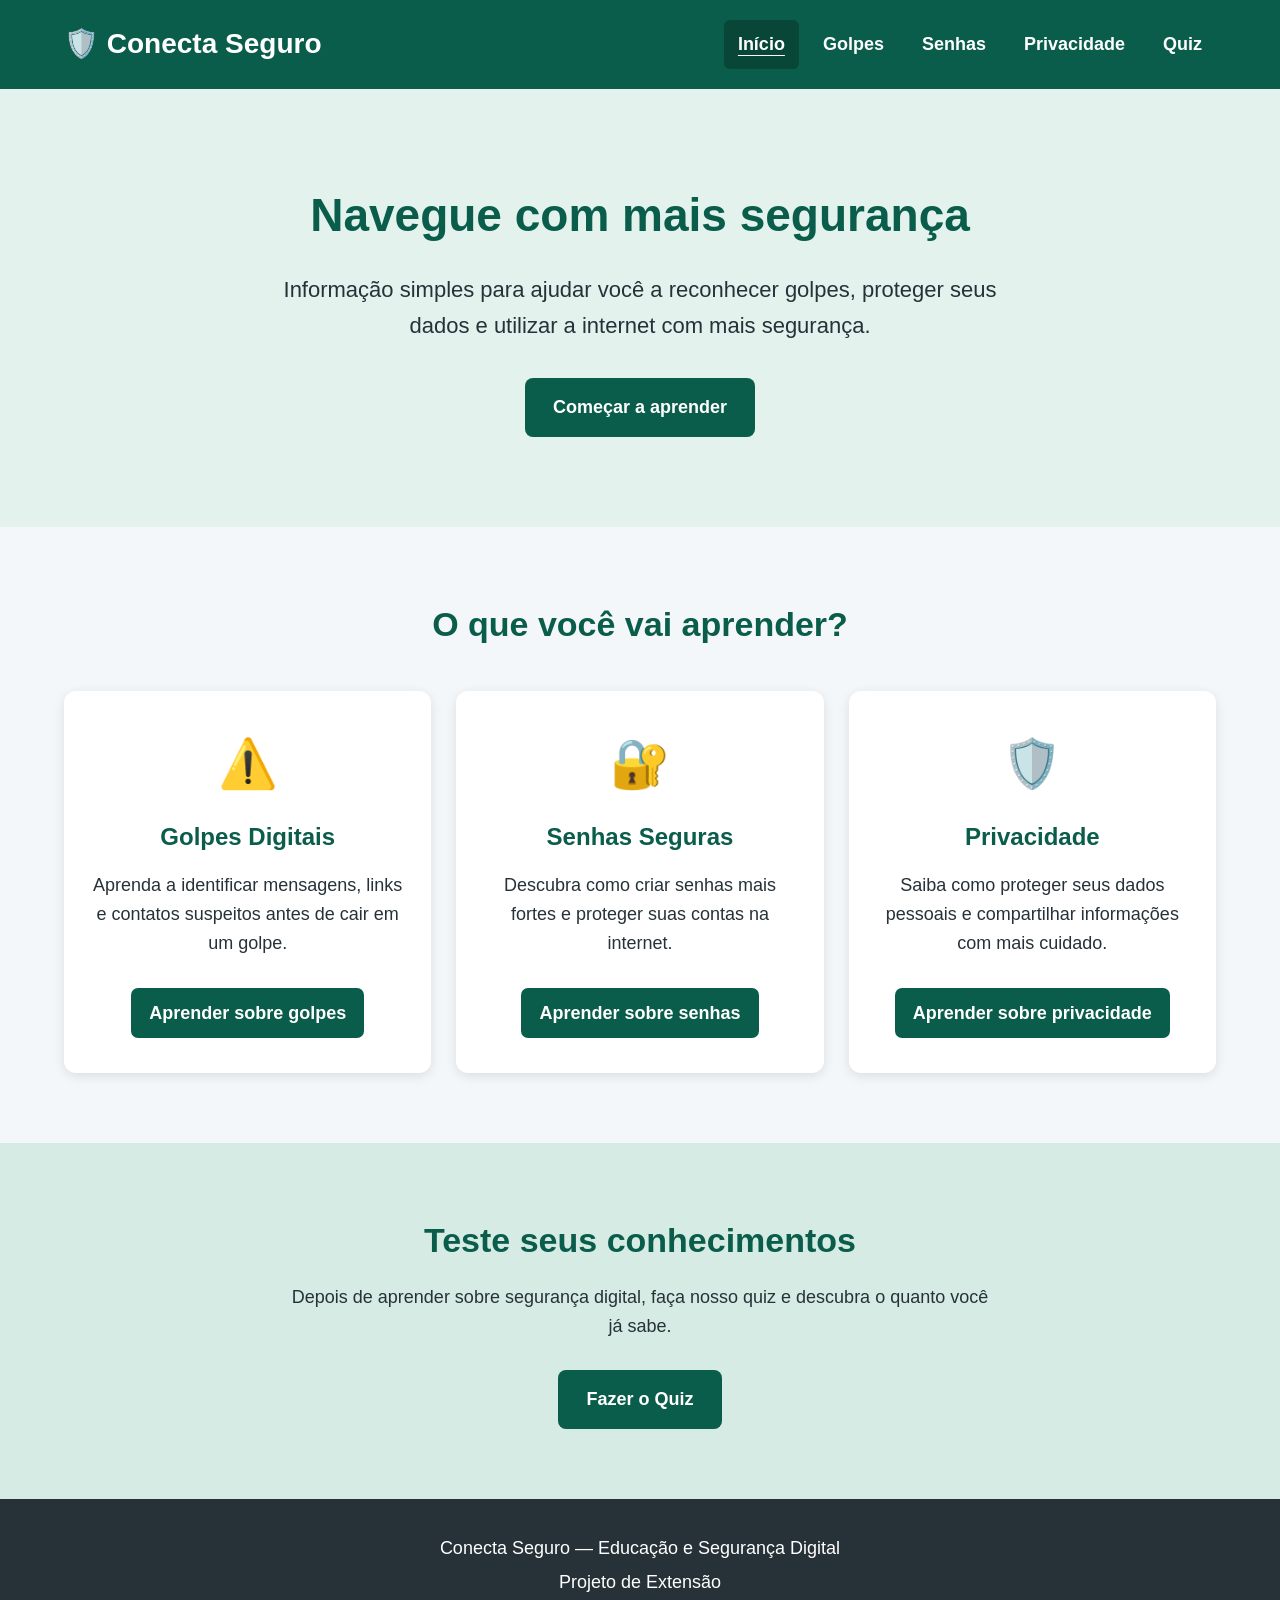
==== index.html @ 2a3c5eb3 "Versao inicial do Conecta Seguro" ====
<!DOCTYPE html>
<html lang="pt-BR">

<head>
    <meta charset="UTF-8">
    <meta name="viewport" content="width=device-width, initial-scale=1.0">

    <title>Conecta Seguro</title>

    <meta name="description"
          content="Conecta Seguro - Informação simples e acessível para uma navegação mais segura na internet.">

    <link rel="stylesheet" href="css/style.css">
</head>

<body>

<header>
    <div class="container">
        <h1>🛡️ Conecta Seguro</h1>

        <nav>
            <a href="index.html" class="ativo" aria-current="page">Início</a>
            <a href="pages/golpes.html">Golpes</a>
            <a href="pages/senhas.html">Senhas</a>
            <a href="pages/privacidade.html">Privacidade</a>
            <a href="pages/quiz.html">Quiz</a>
        </nav>
    </div>
</header>


<main>

    <!-- Apresentação -->
    <section class="hero">

        <div class="container">

            <h2>Navegue com mais segurança</h2>

            <p>
                Informação simples para ajudar você a reconhecer golpes,
                proteger seus dados e utilizar a internet com mais segurança.
            </p>

            <a class="botao" href="#aprender">
                Começar a aprender
            </a>

        </div>

    </section>


    <!-- Conteúdos -->
    <section id="aprender" class="conteudos">

        <div class="container">

            <h2>O que você vai aprender?</h2>

            <div class="cards">

                <article class="card">
                    <span class="icone">⚠️</span>

                    <h3>Golpes Digitais</h3>

                    <p>
                        Aprenda a identificar mensagens, links e contatos
                        suspeitos antes de cair em um golpe.
                    </p>

                    <a href="pages/golpes.html">
                        Aprender sobre golpes
                    </a>
                </article>


                <article class="card">
                    <span class="icone">🔐</span>

                    <h3>Senhas Seguras</h3>

                    <p>
                        Descubra como criar senhas mais fortes e proteger
                        suas contas na internet.
                    </p>

                    <a href="pages/senhas.html">
                        Aprender sobre senhas
                    </a>
                </article>


                <article class="card">
                    <span class="icone">🛡️</span>

                    <h3>Privacidade</h3>

                    <p>
                        Saiba como proteger seus dados pessoais e compartilhar
                        informações com mais cuidado.
                    </p>

                    <a href="pages/privacidade.html">
                        Aprender sobre privacidade
                    </a>
                </article>

            </div>

        </div>

    </section>


    <!-- Quiz -->
    <section class="quiz">

        <div class="container">

            <h2>Teste seus conhecimentos</h2>

            <p>
                Depois de aprender sobre segurança digital,
                faça nosso quiz e descubra o quanto você já sabe.
            </p>

            <a class="botao" href="pages/quiz.html">
                Fazer o Quiz
            </a>

        </div>

    </section>

</main>


<footer>

    <div class="container">

        <p>
            Conecta Seguro — Educação e Segurança Digital
        </p>

        <p>
            Projeto de Extensão
        </p>

    </div>

</footer>

<script src="js/script.js"></script>

</body>

</html>
---- css/style.css ----
/* ========================================
   CONECTA SEGURO
   Estilos principais
======================================== */

/* Configurações gerais */
* {
    margin: 0;
    padding: 0;
    box-sizing: border-box;
}

html {
    scroll-behavior: smooth;
}

body {
    font-family: Arial, Helvetica, sans-serif;
    background-color: #f4f7f9;
    color: #263238;
    line-height: 1.6;
    font-size: 18px;
}

.container {
    width: 90%;
    max-width: 1200px;
    margin: 0 auto;
}


/* ========================================
   CABEÇALHO
======================================== */

header {
    background-color: #0b5d4b;
    color: white;
    padding: 20px 0;
}

header .container {
    display: flex;
    align-items: center;
    justify-content: space-between;
    gap: 30px;
}

header h1 {
    font-size: 28px;
}

nav {
    display: flex;
    gap: 10px;
    flex-wrap: wrap;
}

nav a {
    color: white;
    text-decoration: none;
    font-weight: bold;
    padding: 10px 14px;
    border-radius: 6px;
}

nav a:hover,
nav a:focus {
    background-color: #084638;
}


/* ========================================
   APRESENTAÇÃO
======================================== */

.hero {
    background-color: #e3f2ed;
    padding: 90px 20px;
    text-align: center;
}

.hero h2 {
    color: #0b5d4b;
    font-size: 46px;
    margin-bottom: 20px;
}

.hero p {
    max-width: 750px;
    margin: 0 auto 35px;
    font-size: 22px;
}


/* ========================================
   BOTÕES
======================================== */

.botao {
    display: inline-block;
    background-color: #0b5d4b;
    color: white;
    text-decoration: none;
    font-weight: bold;
    font-size: 18px;

    padding: 15px 28px;
    border-radius: 8px;

    transition: 0.2s;
}

.botao:hover,
.botao:focus {
    background-color: #084638;
    transform: translateY(-2px);
}


/* ========================================
   CONTEÚDOS
======================================== */

.conteudos {
    padding: 70px 0;
}

.conteudos h2 {
    text-align: center;
    color: #0b5d4b;
    font-size: 34px;
    margin-bottom: 40px;
}

.cards {
    display: grid;
    grid-template-columns: repeat(3, 1fr);
    gap: 25px;
}

.card {
    background-color: white;
    padding: 35px 25px;
    border-radius: 12px;

    text-align: center;

    box-shadow: 0 3px 12px rgba(0, 0, 0, 0.10);
}

.card:hover {
    transform: translateY(-4px);
}

.icone {
    display: block;
    font-size: 48px;
    margin-bottom: 15px;
}

.card h3 {
    color: #0b5d4b;
    font-size: 24px;
    margin-bottom: 15px;
}

.card p {
    margin-bottom: 25px;
}

.card a {
    display: inline-block;

    background-color: #0b5d4b;
    color: white;

    font-weight: bold;
    text-decoration: none;

    padding: 11px 18px;
    border-radius: 7px;

    margin-top: 5px;
}

.card a:hover,
.card a:focus {
    background-color: #084638;
    text-decoration: none;
}


/* ========================================
   QUIZ
======================================== */

.quiz {
    background-color: #d7ebe5;
    padding: 70px 20px;
    text-align: center;
}

.quiz h2 {
    color: #0b5d4b;
    font-size: 34px;
    margin-bottom: 15px;
}

.quiz p {
    max-width: 700px;
    margin: 0 auto 30px;
}


/* ========================================
   RODAPÉ
======================================== */

footer {
    background-color: #263238;
    color: white;
    text-align: center;
    padding: 30px 20px;
}

footer p {
    margin: 5px 0;
}


/* ========================================
   ACESSIBILIDADE
======================================== */

a:focus {
    outline: 3px solid #ffbf47;
    outline-offset: 3px;
}


/* ========================================
   CELULARES E TABLETS
======================================== */

@media (max-width: 800px) {

    header .container {
        flex-direction: column;
        text-align: center;
    }

    nav {
        justify-content: center;
    }

    .hero {
        padding: 60px 20px;
    }

    .hero h2 {
        font-size: 36px;
    }

    .hero p {
        font-size: 20px;
    }

    .cards {
        grid-template-columns: 1fr;
    }

}

/* ========================================
   PÁGINAS DE CONTEÚDO
======================================== */

.pagina-topo {
    background-color: #e3f2ed;
    text-align: center;
    padding: 60px 20px;
}

.pagina-icone {
    display: block;
    font-size: 60px;
    margin-bottom: 10px;
}

.pagina-topo h2 {
    color: #0b5d4b;
    font-size: 42px;
    margin-bottom: 15px;
}

.pagina-topo p {
    max-width: 750px;
    margin: auto;
    font-size: 21px;
}


/* Seções */

.secao {
    padding: 60px 0;
}

.fundo-claro {
    background-color: #eef3f5;
}

.titulo-secao {
    text-align: center;
    color: #0b5d4b;
    font-size: 32px;
    margin-bottom: 40px;
}


/* Alerta principal */

.alerta-importante {
    max-width: 900px;
    margin: auto;

    display: flex;
    align-items: center;
    gap: 25px;

    background-color: #fff4e5;
    border-left: 7px solid #e67e22;

    padding: 25px;
    border-radius: 8px;
}

.alerta-importante > span {
    font-size: 55px;
}

.alerta-importante h2 {
    color: #8a4500;
    margin-bottom: 5px;
}


/* Cards da página de golpes */

.golpes-cards {
    grid-template-columns: repeat(3, 1fr);
}

.dica {
    background-color: #e3f2ed;
    padding: 15px;
    border-radius: 8px;
    text-align: left;
}


/* Lista de sinais */

.lista-seguranca {
    max-width: 850px;
    margin: auto;

    display: grid;
    gap: 15px;
}

.lista-seguranca div {
    background-color: white;

    padding: 18px 22px;

    border-left: 5px solid #0b5d4b;
    border-radius: 6px;

    box-shadow: 0 2px 8px rgba(0, 0, 0, 0.08);

    font-weight: bold;
}


/* Passos */

.passos-seguranca {
    background-color: #e3f2ed;
}

.passos {
    display: grid;
    grid-template-columns: repeat(4, 1fr);
    gap: 20px;
}

.passo {
    text-align: center;
    background-color: white;

    padding: 30px 20px;
    border-radius: 10px;
}

.passo > span {
    display: flex;
    align-items: center;
    justify-content: center;

    width: 50px;
    height: 50px;

    margin: 0 auto 15px;

    border-radius: 50%;

    background-color: #0b5d4b;
    color: white;

    font-size: 24px;
    font-weight: bold;
}

.passo h3 {
    color: #0b5d4b;
    margin-bottom: 10px;
}


/* Próxima aula */

.proxima-aula {
    text-align: center;
    padding: 55px 20px;
}

.proxima-aula p {
    margin-bottom: 20px;
    font-size: 20px;
}


/* Responsividade das páginas */

@media (max-width: 900px) {

    .golpes-cards {
        grid-template-columns: 1fr 1fr;
    }

    .passos {
        grid-template-columns: 1fr 1fr;
    }

}


@media (max-width: 600px) {

    .pagina-topo h2 {
        font-size: 34px;
    }

    .golpes-cards {
        grid-template-columns: 1fr;
    }

    .passos {
        grid-template-columns: 1fr;
    }

    .alerta-importante {
        flex-direction: column;
        text-align: center;
    }

}
/* ========================================
   ATIVIDADE INTERATIVA
======================================== */

.atividade {
    background-color: #f4f7f9;
}

.atividade-introducao {
    text-align: center;
    margin-top: -20px;
    margin-bottom: 30px;
    font-size: 20px;
}

.situacao {
    max-width: 800px;
    margin: auto;

    background-color: white;

    padding: 35px;
    border-radius: 12px;

    box-shadow: 0 3px 15px rgba(0, 0, 0, 0.10);
}

.mensagem-simulada {
    max-width: 600px;

    background-color: #e3f2ed;

    padding: 20px;
    margin: 0 auto 30px;

    border-radius: 5px 18px 18px 18px;

    font-size: 19px;
}

.remetente {
    color: #0b5d4b;
    font-weight: bold;
    margin-bottom: 10px;
}

.situacao > h3 {
    text-align: center;
    margin-bottom: 20px;
    font-size: 23px;
}

.opcoes {
    display: flex;
    justify-content: center;
    gap: 20px;
}

.opcao {
    border: none;
    border-radius: 8px;

    padding: 16px 25px;

    font-size: 18px;
    font-weight: bold;

    cursor: pointer;

    transition: 0.2s;
}

.opcao:hover {
    transform: translateY(-2px);
}

.opcao:focus {
    outline: 3px solid #ffbf47;
    outline-offset: 3px;
}

.perigo {
    background-color: #c0392b;
    color: white;
}

.perigo:hover {
    background-color: #962d22;
}

.segura {
    background-color: #0b5d4b;
    color: white;
}

.segura:hover {
    background-color: #084638;
}


/* Resultado */

.resultado {
    display: none;

    margin-top: 30px;
    padding: 20px;

    border-radius: 8px;
}

.resultado h3 {
    margin-bottom: 8px;
}

.resultado p {
    margin-top: 8px;
}

.resultado-correto {
    display: block;

    background-color: #e4f5e9;
    border-left: 6px solid #27823b;
}

.resultado-correto h3 {
    color: #176528;
}

.resultado-errado {
    display: block;

    background-color: #fff0ed;
    border-left: 6px solid #c0392b;
}

.resultado-errado h3 {
    color: #9c2e23;
}


/* Celular */

@media (max-width: 600px) {

    .situacao {
        padding: 25px 18px;
    }

    .opcoes {
        flex-direction: column;
    }

    .opcao {
        width: 100%;
    }

}

/* ========================================
   PÁGINA SENHAS
======================================== */

.alerta-verde {
    background-color: #e3f2ed;
    border-left-color: #0b5d4b;
}

.alerta-verde h2 {
    color: #0b5d4b;
}


/* Comparação */

.comparacao-senhas {
    max-width: 850px;
    margin: auto;

    display: grid;
    grid-template-columns: 1fr 1fr;
    gap: 25px;
}

.senha-exemplo {
    display: flex;
    gap: 20px;

    padding: 25px;
    border-radius: 10px;
}

.senha-exemplo > span {
    font-size: 35px;
}

.senha-ruim {
    background-color: #fff0ed;
    border-left: 6px solid #c0392b;
}

.senha-boa {
    background-color: #e4f5e9;
    border-left: 6px solid #27823b;
}

.senha-demo {
    font-family: monospace;
    font-size: 20px;
    font-weight: bold;

    margin: 10px 0;
}

.aviso-exemplo {
    max-width: 850px;
    margin: 25px auto 0;

    text-align: center;
    font-weight: bold;
}


/* Verificação em duas etapas */

.bloco-2fa {
    max-width: 850px;
    margin: auto;

    display: flex;
    align-items: center;
    gap: 30px;

    background-color: white;

    padding: 35px;
    border-radius: 12px;

    box-shadow: 0 3px 12px rgba(0, 0, 0, 0.08);
}

.bloco-2fa h2 {
    color: #0b5d4b;
    margin-bottom: 10px;
}

.bloco-2fa p {
    margin-top: 10px;
}


/* Testador */

.teste-senha {
    background-color: #f4f7f9;
}

.testador-senha {
    max-width: 700px;
    margin: auto;

    background-color: white;

    padding: 35px;
    border-radius: 12px;

    box-shadow: 0 3px 15px rgba(0, 0, 0, 0.10);
}

.testador-senha label {
    display: block;

    font-weight: bold;
    margin-bottom: 10px;
}

.campo-senha {
    display: flex;
    gap: 10px;
}

.campo-senha input {
    flex: 1;

    padding: 15px;

    border: 2px solid #b8c4c8;
    border-radius: 7px;

    font-size: 18px;
}

.campo-senha input:focus {
    outline: 3px solid #ffbf47;
    border-color: #0b5d4b;
}

.campo-senha button {
    border: none;

    background-color: #263238;
    color: white;

    padding: 12px 18px;

    border-radius: 7px;

    font-size: 16px;
    font-weight: bold;

    cursor: pointer;
}


/* Barra de força */

.barra-forca {
    width: 100%;
    height: 12px;

    margin-top: 20px;

    background-color: #dfe5e7;
    border-radius: 10px;

    overflow: hidden;
}

#nivelSenha {
    width: 0;
    height: 100%;

    transition: width 0.3s;
}

.forca-fraca {
    width: 33% !important;
    background-color: #c0392b;
}

.forca-media {
    width: 66% !important;
    background-color: #d68910;
}

.forca-forte {
    width: 100% !important;
    background-color: #27823b;
}

.texto-forca {
    margin: 10px 0 20px;
    font-weight: bold;
}


/* Critérios */

.criterios {
    display: grid;
    gap: 7px;

    margin: 20px 0;
}

.criterio-ok {
    color: #176528;
    font-weight: bold;
}

.criterio-falta {
    color: #555;
}


/* Privacidade */

.privacidade-teste {
    background-color: #e3f2ed;

    padding: 15px;

    border-radius: 7px;

    margin-top: 25px;
}

.resumo-seguranca {
    background-color: #e3f2ed;
}


/* Responsividade */

@media (max-width: 700px) {

    .comparacao-senhas {
        grid-template-columns: 1fr;
    }

    .bloco-2fa {
        flex-direction: column;
        text-align: center;
    }

    .campo-senha {
        flex-direction: column;
    }

}

/* ========================================
   PÁGINA PRIVACIDADE
======================================== */

.bloco-privacidade {
    max-width: 850px;
    margin: auto;

    display: flex;
    align-items: center;
    gap: 35px;

    background-color: white;

    padding: 35px;
    border-radius: 12px;

    box-shadow: 0 3px 12px rgba(0, 0, 0, 0.08);
}

.privacidade-ilustracao {
    font-size: 45px;
    text-align: center;
    min-width: 180px;
}

.bloco-privacidade h3 {
    color: #0b5d4b;
    font-size: 24px;
    margin-bottom: 10px;
}

.bloco-privacidade p {
    margin-top: 10px;
}


/* Publicação simulada */

.post-simulado {
    max-width: 600px;

    margin: 0 auto 30px;

    padding: 22px;

    background-color: #f4f7f9;

    border: 1px solid #d7dfe2;
    border-radius: 10px;
}

.post-usuario {
    display: flex;
    align-items: center;

    gap: 12px;
    margin-bottom: 18px;
}

.post-usuario > span {
    font-size: 35px;
}

.post-usuario strong,
.post-usuario small {
    display: block;
}

.post-usuario small {
    color: #657276;
}

.post-simulado > p {
    font-size: 19px;
}


/* Celular */

@media (max-width: 700px) {

    .bloco-privacidade {
        flex-direction: column;
        text-align: center;
    }

    .privacidade-ilustracao {
        min-width: auto;
    }

}

/* ========================================
   QUIZ
======================================== */

.quiz-pagina {
    min-height: 600px;
}

.quiz-box {
    max-width: 800px;
    margin: auto;

    background-color: white;

    padding: 40px;

    border-radius: 14px;

    box-shadow: 0 3px 15px rgba(0, 0, 0, 0.10);
}

.quiz-inicio {
    text-align: center;
}

.quiz-inicio h2 {
    color: #0b5d4b;
    margin-bottom: 15px;
}

.quiz-inicio p {
    margin: 10px auto;
    max-width: 600px;
}

.quiz-inicio .botao {
    margin-top: 25px;
}

.quiz-icone {
    display: block;

    font-size: 60px;

    margin-bottom: 15px;
}


/* Esconder elementos */

.quiz-escondido {
    display: none;
}


/* Botão */

.botao-sem-borda {
    border: none;
    cursor: pointer;
}


/* Progresso */

.quiz-progresso {
    display: flex;

    justify-content: space-between;

    font-weight: bold;

    margin-bottom: 10px;
}

.barra-quiz {
    width: 100%;
    height: 10px;

    background-color: #dfe5e7;

    border-radius: 10px;

    overflow: hidden;

    margin-bottom: 30px;
}

#progressoQuiz {
    height: 100%;
    width: 10%;

    background-color: #0b5d4b;

    transition: width 0.3s;
}


/* Categoria */

.categoria-quiz {
    display: inline-block;

    background-color: #e3f2ed;
    color: #0b5d4b;

    padding: 6px 12px;

    border-radius: 20px;

    font-size: 15px;
    font-weight: bold;

    margin-bottom: 15px;
}


/* Pergunta */

#textoPergunta {
    font-size: 25px;

    margin-bottom: 25px;

    line-height: 1.4;
}


/* Alternativas */

.alternativas-quiz {
    display: grid;

    gap: 12px;
}

.alternativa-quiz {
    width: 100%;

    text-align: left;

    padding: 17px 20px;

    background-color: white;

    border: 2px solid #cbd5d8;

    border-radius: 8px;

    font-size: 17px;

    cursor: pointer;

    transition: 0.2s;
}

.alternativa-quiz:hover:not(:disabled) {
    border-color: #0b5d4b;
    background-color: #f1f8f5;
}

.alternativa-quiz:focus {
    outline: 3px solid #ffbf47;
    outline-offset: 2px;
}

.alternativa-quiz:disabled {
    cursor: default;
}

.alternativa-correta {
    background-color: #e4f5e9;
    border-color: #27823b;
}

.alternativa-errada {
    background-color: #fff0ed;
    border-color: #c0392b;
}


/* Feedback */

.feedback-quiz {
    display: none;

    margin-top: 25px;

    padding: 18px;

    border-radius: 8px;
}

.feedback-correto {
    display: block;

    background-color: #e4f5e9;

    border-left: 6px solid #27823b;
}

.feedback-errado {
    display: block;

    background-color: #fff0ed;

    border-left: 6px solid #c0392b;
}

.feedback-quiz h3 {
    margin-bottom: 6px;
}

.botao-proxima {
    margin-top: 25px;
}


/* Resultado */

#quizResultado {
    text-align: center;
}

#quizResultado h2 {
    color: #0b5d4b;
}

.nota-quiz {
    margin: 25px 0 10px;
}

.nota-quiz span {
    font-size: 70px;

    font-weight: bold;

    color: #0b5d4b;
}

.nota-quiz small {
    font-size: 30px;

    color: #657276;
}

#tituloResultado {
    font-size: 26px;

    margin: 10px 0;
}

#mensagemResultado {
    max-width: 600px;

    margin: auto;
}


/* Recomendações */

.recomendacao-quiz {
    max-width: 600px;

    margin: 25px auto;

    padding: 20px;

    background-color: #e3f2ed;

    border-radius: 8px;

    text-align: left;
}

.recomendacao-quiz a {
    color: #0b5d4b;

    font-weight: bold;
}


/* Botões finais */

.acoes-resultado {
    display: flex;

    justify-content: center;

    gap: 15px;

    margin-top: 30px;
}

.botao-secundario {
    background-color: #455a64;
}

.botao-secundario:hover {
    background-color: #34444b;
}


/* Celular */

@media (max-width: 600px) {

    .quiz-box {
        padding: 25px 18px;
    }

    .quiz-progresso {
        flex-direction: column;
        gap: 5px;
    }

    #textoPergunta {
        font-size: 22px;
    }

    .acoes-resultado {
        flex-direction: column;
    }

}

/* Página atual no menu */

nav a.ativo {
    background-color: #084638;
    text-decoration: underline;
    text-underline-offset: 5px;
}

/* ========================================
   AJUSTES PARA CELULAR
======================================== */

@media (max-width: 600px) {

    header .container {
        padding-top: 15px;
        padding-bottom: 15px;
    }

    header h1 {
        font-size: 25px;
        text-align: center;
        margin-bottom: 12px;
    }

    nav {
        display: flex;
        justify-content: center;
        flex-wrap: wrap;
        gap: 6px 8px;
    }

    nav a {
        padding: 7px 9px;
        font-size: 15px;
        border-radius: 5px;
    }

    nav a.ativo {
        background-color: #084638;
    }

    .pagina-topo {
        padding: 55px 20px;
    }

    .pagina-topo h2 {
        font-size: 30px;
    }

    .pagina-topo p {
        font-size: 18px;
    }
}
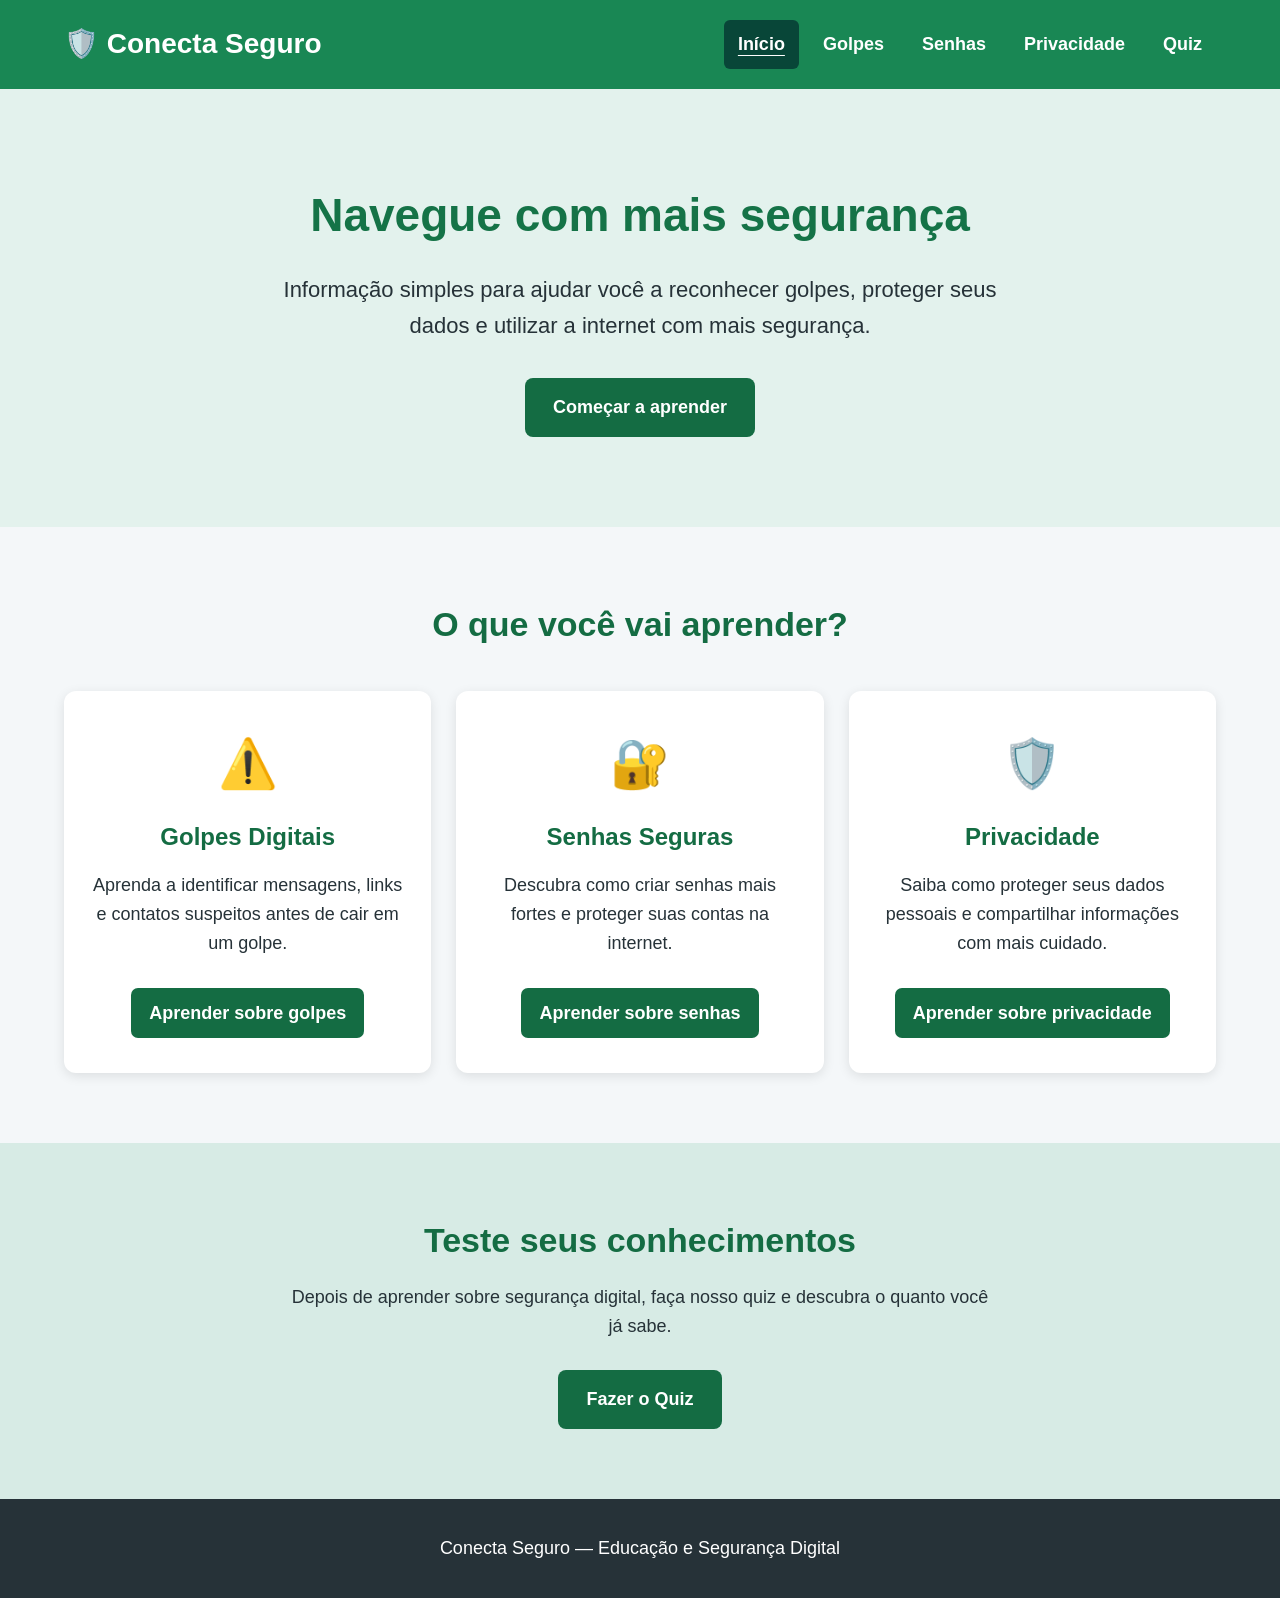
==== commit 7d859853: "Finaliza melhorias de conteudo, quiz e interface" ====
--- a/index.html
+++ b/index.html
@@ -146,11 +146,6 @@
         <p>
             Conecta Seguro — Educação e Segurança Digital
         </p>
-
-        <p>
-            Projeto de Extensão
-        </p>
-
     </div>
 
 </footer>
--- a/css/style.css
+++ b/css/style.css
@@ -34,7 +34,7 @@
 ======================================== */
 
 header {
-    background-color: #0b5d4b;
+    background-color: #198754;
     color: white;
     padding: 20px 0;
 }
@@ -66,7 +66,7 @@
 
 nav a:hover,
 nav a:focus {
-    background-color: #084638;
+    background-color: #157347;
 }
 
 
@@ -81,7 +81,7 @@
 }
 
 .hero h2 {
-    color: #0b5d4b;
+    color: #157347;
     font-size: 46px;
     margin-bottom: 20px;
 }
@@ -99,7 +99,7 @@
 
 .botao {
     display: inline-block;
-    background-color: #0b5d4b;
+    background-color: #146c43;
     color: white;
     text-decoration: none;
     font-weight: bold;
@@ -113,7 +113,7 @@
 
 .botao:hover,
 .botao:focus {
-    background-color: #084638;
+    background-color: #146c43;
     transform: translateY(-2px);
 }
 
@@ -128,7 +128,7 @@
 
 .conteudos h2 {
     text-align: center;
-    color: #0b5d4b;
+    color: #146c43;
     font-size: 34px;
     margin-bottom: 40px;
 }
@@ -160,7 +160,7 @@
 }
 
 .card h3 {
-    color: #0b5d4b;
+    color: #146c43;
     font-size: 24px;
     margin-bottom: 15px;
 }
@@ -172,7 +172,7 @@
 .card a {
     display: inline-block;
 
-    background-color: #0b5d4b;
+    background-color: #146c43;
     color: white;
 
     font-weight: bold;
@@ -186,7 +186,7 @@
 
 .card a:hover,
 .card a:focus {
-    background-color: #084638;
+    background-color: #146c43;
     text-decoration: none;
 }
 
@@ -202,7 +202,7 @@
 }
 
 .quiz h2 {
-    color: #0b5d4b;
+    color: #146c43;
     font-size: 34px;
     margin-bottom: 15px;
 }
@@ -289,7 +289,7 @@
 }
 
 .pagina-topo h2 {
-    color: #0b5d4b;
+    color: #146c43;
     font-size: 42px;
     margin-bottom: 15px;
 }
@@ -308,12 +308,12 @@
 }
 
 .fundo-claro {
-    background-color: #eef3f5;
+    background-color: #e8f5ee;
 }
 
 .titulo-secao {
     text-align: center;
-    color: #0b5d4b;
+    color: #146c43;
     font-size: 32px;
     margin-bottom: 40px;
 }
@@ -375,7 +375,7 @@
 
     padding: 18px 22px;
 
-    border-left: 5px solid #0b5d4b;
+    border-left: 5px solid #146c43;
     border-radius: 6px;
 
     box-shadow: 0 2px 8px rgba(0, 0, 0, 0.08);
@@ -416,7 +416,7 @@
 
     border-radius: 50%;
 
-    background-color: #0b5d4b;
+    background-color: #146c43;
     color: white;
 
     font-size: 24px;
@@ -424,7 +424,7 @@
 }
 
 .passo h3 {
-    color: #0b5d4b;
+    color: #146c43;
     margin-bottom: 10px;
 }
 
@@ -518,7 +518,7 @@
 }
 
 .remetente {
-    color: #0b5d4b;
+    color: #146c43;
     font-weight: bold;
     margin-bottom: 10px;
 }
@@ -568,12 +568,12 @@
 }
 
 .segura {
-    background-color: #0b5d4b;
+    background-color: #146c43;
     color: white;
 }
 
 .segura:hover {
-    background-color: #084638;
+    background-color: #146c43;
 }
 
 
@@ -643,11 +643,11 @@
 
 .alerta-verde {
     background-color: #e3f2ed;
-    border-left-color: #0b5d4b;
+    border-left-color: #146c43;
 }
 
 .alerta-verde h2 {
-    color: #0b5d4b;
+    color: #146c43;
 }
 
 
@@ -720,7 +720,7 @@
 }
 
 .bloco-2fa h2 {
-    color: #0b5d4b;
+    color: #146c43;
     margin-bottom: 10px;
 }
 
@@ -772,7 +772,7 @@
 
 .campo-senha input:focus {
     outline: 3px solid #ffbf47;
-    border-color: #0b5d4b;
+    border-color: #146c43;
 }
 
 .campo-senha button {
@@ -916,7 +916,7 @@
 }
 
 .bloco-privacidade h3 {
-    color: #0b5d4b;
+    color: #146c43;
     font-size: 24px;
     margin-bottom: 10px;
 }
@@ -1008,7 +1008,7 @@
 }
 
 .quiz-inicio h2 {
-    color: #0b5d4b;
+    color: #146c43;
     margin-bottom: 15px;
 }
 
@@ -1074,7 +1074,7 @@
     height: 100%;
     width: 10%;
 
-    background-color: #0b5d4b;
+    background-color: #146c43;
 
     transition: width 0.3s;
 }
@@ -1086,7 +1086,7 @@
     display: inline-block;
 
     background-color: #e3f2ed;
-    color: #0b5d4b;
+    color: #146c43;
 
     padding: 6px 12px;
 
@@ -1139,7 +1139,7 @@
 }
 
 .alternativa-quiz:hover:not(:disabled) {
-    border-color: #0b5d4b;
+    border-color: #146c43;
     background-color: #f1f8f5;
 }
 
@@ -1207,7 +1207,7 @@
 }
 
 #quizResultado h2 {
-    color: #0b5d4b;
+    color: #146c43;
 }
 
 .nota-quiz {
@@ -1219,7 +1219,7 @@
 
     font-weight: bold;
 
-    color: #0b5d4b;
+    color: #146c43;
 }
 
 .nota-quiz small {
@@ -1258,7 +1258,7 @@
 }
 
 .recomendacao-quiz a {
-    color: #0b5d4b;
+    color: #146c43;
 
     font-weight: bold;
 }
@@ -1363,4 +1363,71 @@
     }
 }
 
-
+/* Opção neutra da atividade de privacidade */
+
+/* Alternativas neutras da atividade de privacidade */
+
+.opcao-privacidade {
+    background-color: #455a64;
+    color: white;
+    border: 2px solid transparent;
+}
+
+.opcao-privacidade:hover {
+    background-color: #34444b;
+}
+
+.opcao-privacidade.escolha-correta {
+    background-color: #27823b;
+    border-color: #176528;
+}
+
+.opcao-privacidade.escolha-errada {
+    background-color: #c0392b;
+    border-color: #962d22;
+}
+
+/* ========================================
+   ATIVIDADE - GOLPES
+======================================== */
+
+.opcao-golpe {
+    background-color: #455a64;
+    color: white;
+    border: 2px solid transparent;
+    cursor: pointer;
+    transition: 0.2s ease;
+}
+
+.opcao-golpe:hover {
+    background-color: #34444b;
+    transform: translateY(-2px);
+}
+
+.opcao-golpe.escolha-correta {
+    background-color: #27823b;
+    border-color: #176528;
+}
+
+.opcao-golpe.escolha-errada {
+    background-color: #c0392b;
+    border-color: #962d22;
+}
+
+/* ========================================
+   AJUSTES - RESULTADO DO QUIZ
+======================================== */
+
+/* Mais espaço entre a recomendação e os botões */
+#recomendacaoResultado {
+    margin-bottom: 26px;
+}
+
+/* Destaca a regra principal de segurança */
+#recomendacaoResultado p:last-child {
+    margin-top: 14px;
+    padding-top: 12px;
+    border-top: 1px solid rgba(0, 0, 0, 0.10);
+    text-align: center;
+    font-size: 1.05rem;
+}
